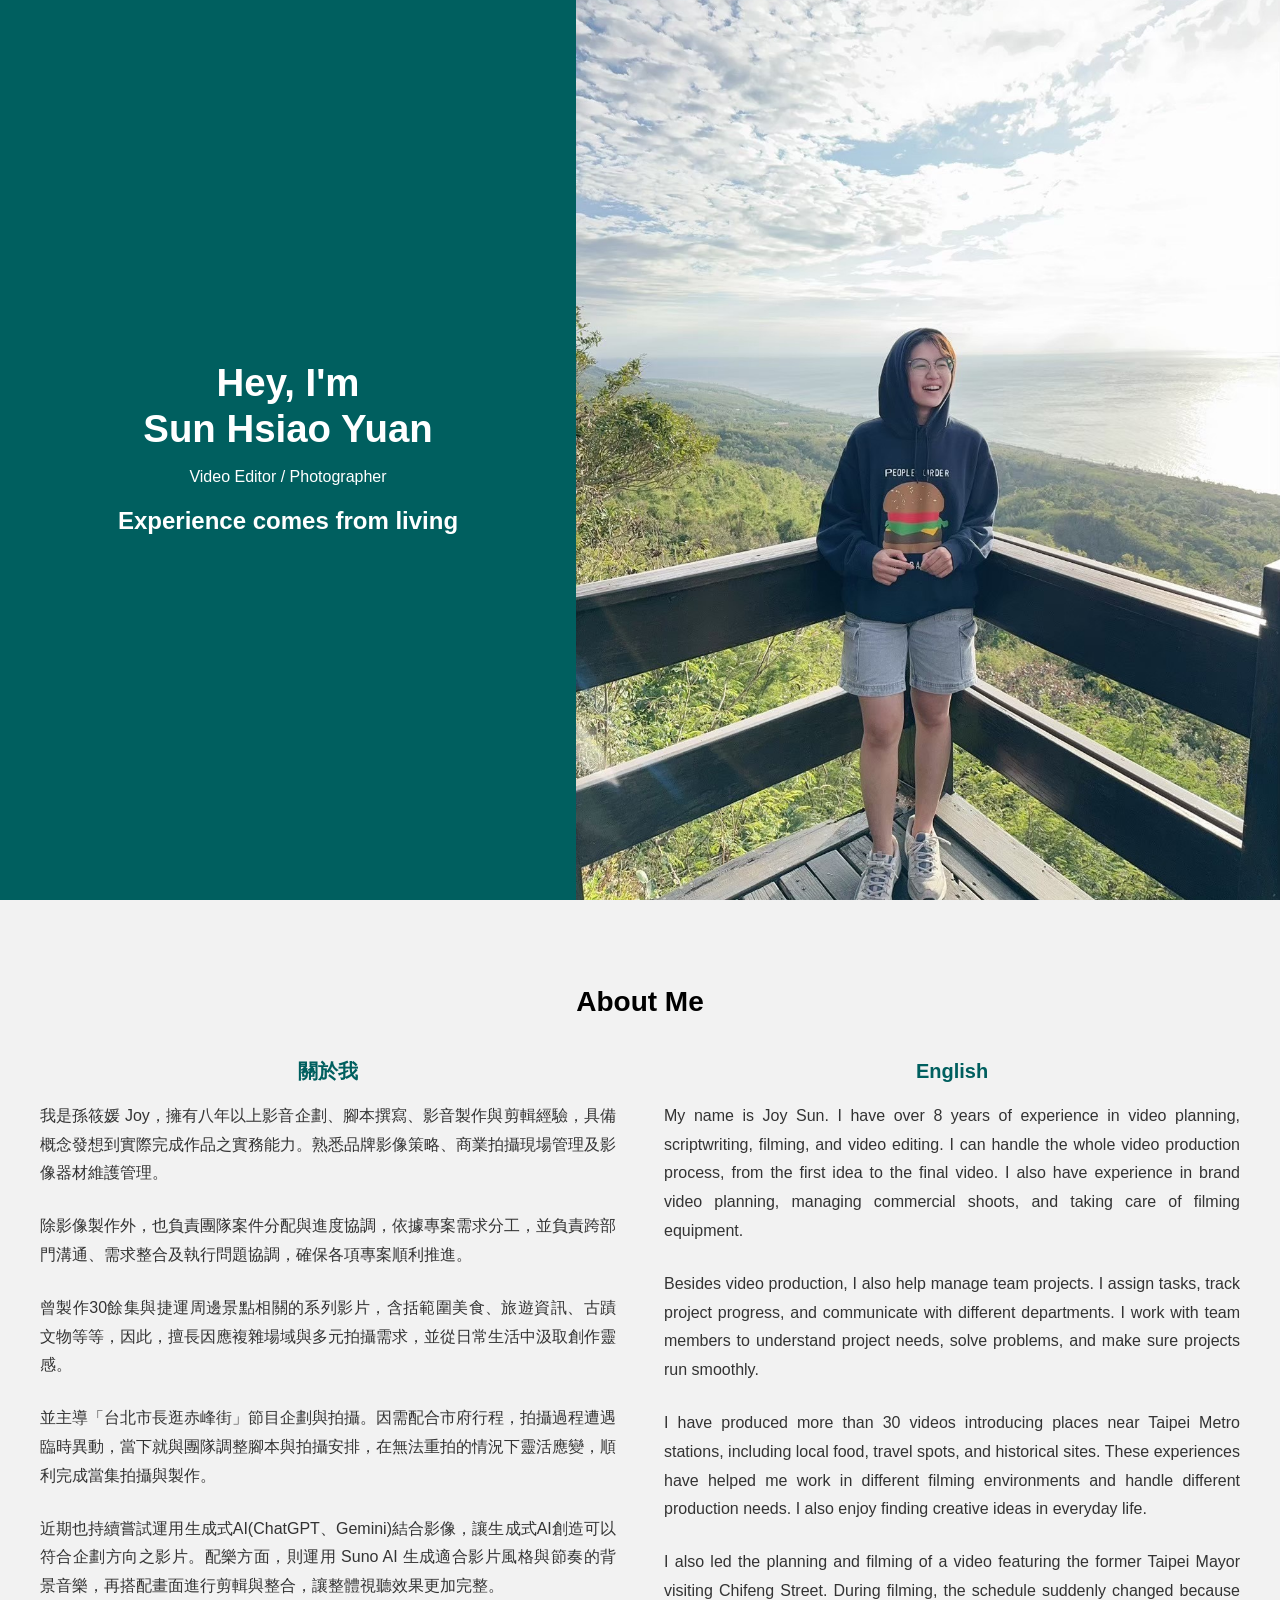
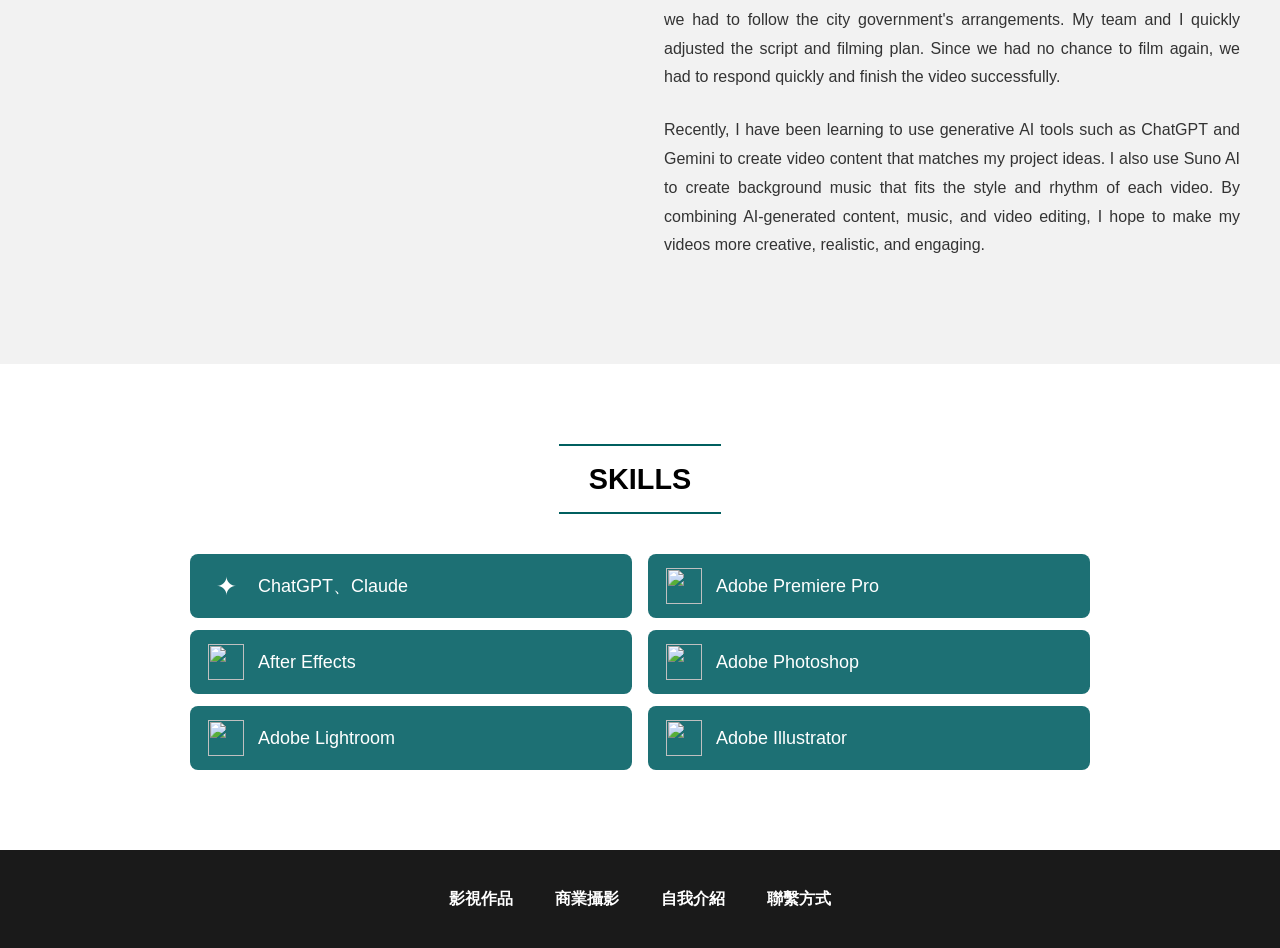
==== index.html @ 2fbe1f45 "Add files via upload" ====
<!DOCTYPE html>
<html lang="zh-Hant">
<head>
    <meta charset="UTF-8">
    <meta name="viewport" content="width=device-width, initial-scale=1.0">
    <title>Sun Hsiao Yuan | Portfolio</title>
    
    <link rel="stylesheet" href="style.css?v=2">
    <link rel="stylesheet" href="mobile-responsive.css?v=2">
</head>

<script src="mobile-menu.js"></script>
<body>
   




    <div class="container" id="home">
        <div class="left">
            <h1>Hey, I'm<br>Sun Hsiao Yuan</h1>
            <p>Video Editor / Photographer</p> 
            <p>
                <a href="https://flic.kr/ps/3XACaY"
                   class="link-text"
                   target="_blank"
                   rel="noopener noreferrer">
                   Experience comes from living
                </a>
            </p>
         </div>
        <div class="right"></div>
    </div>


    <section class="about-section" id="skills">
        <h1 class="about-title">About Me</h1>
           
        <div class="language-switch" aria-label="自我介紹語言">
          <button type="button" data-language="zh">中文</button>
          <button type="button" data-language="en">English</button>
        </div>

    <div class="about-content">
        <div class="about-block" lang="zh-Hant" data-lang-panel="zh">
                <h2>關於我</h2>
                <p>我是孫筱媛 Joy，擁有八年以上影音企劃、腳本撰寫、影音製作與剪輯經驗，具備概念發想到實際完成作品之實務能力。熟悉品牌影像策略、商業拍攝現場管理及影像器材維護管理。</p>
                <p>除影像製作外，也負責團隊案件分配與進度協調，依據專案需求分工，並負責跨部門溝通、需求整合及執行問題協調，確保各項專案順利推進。</p>
                <p>曾製作30餘集與捷運周邊景點相關的系列影片，含括範圍美食、旅遊資訊、古蹟文物等等，因此，擅長因應複雜場域與多元拍攝需求，並從日常生活中汲取創作靈感。</p>
                <p>並主導「台北市長逛赤峰街」節目企劃與拍攝。因需配合市府行程，拍攝過程遭遇臨時異動，當下就與團隊調整腳本與拍攝安排，在無法重拍的情況下靈活應變，順利完成當集拍攝與製作。</p>
                <p>近期也持續嘗試運用生成式AI(ChatGPT、Gemini)結合影像，讓生成式AI創造可以符合企劃方向之影片。配樂方面，則運用 Suno AI 生成適合影片風格與節奏的背景音樂，再搭配畫面進行剪輯與整合，讓整體視聽效果更加完整。</p>
            </div>

        <div class="about-block" lang="en" data-lang-panel="en">
            <h2>English</h2>
            <p>My name is Joy Sun. I have over 8 years of experience in video planning, scriptwriting, filming, and video editing. I can handle the whole video production process, from the first idea to the final video. I also have experience in brand video planning, managing commercial shoots, and taking care of filming equipment.</p>
            <p>Besides video production, I also help manage team projects. I assign tasks, track project progress, and communicate with different departments. I work with team members to understand project needs, solve problems, and make sure projects run smoothly.</p>
            <p>I have produced more than 30 videos introducing places near Taipei Metro stations, including local food, travel spots, and historical sites. These experiences have helped me work in different filming environments and handle different production needs. I also enjoy finding creative ideas in everyday life.</p>
            <p>I also led the planning and filming of a video featuring the former Taipei Mayor visiting Chifeng Street. During filming, the schedule suddenly changed because we had to follow the city government's arrangements. My team and I quickly adjusted the script and filming plan. Since we had no chance to film again, we had to respond quickly and finish the video successfully.</p>
            <p>Recently, I have been learning to use generative AI tools such as ChatGPT and Gemini to create video content that matches my project ideas. I also use Suno AI to create background music that fits the style and rhythm of each video. By combining AI-generated content, music, and video editing, I hope to make my videos more creative, realistic, and engaging.</p>
        </div>
    </div>
    </section>

   
   <section class="skills-section">
    <h3>SKILLS</h3>

    <div class="skills-list">

        <!-- ChatGPT、Claude -->
        <div class="skill-item">
            <span class="skill-icon">✦</span>
            <span>ChatGPT、Claude</span>
        </div>

        <!-- Adobe Premiere Pro -->
        <div class="skill-item">
            <img src="images/Pr-01.png"
                 alt=""
                 class="skill-logo">
            <span>Adobe Premiere Pro</span>
        </div>

        <!-- After Effects -->
        <div class="skill-item">
            <img src="images/Ae-01.png"
                 alt=""
                 class="skill-logo">
            <span>After Effects</span>
        </div>

        <!-- Adobe Photoshop -->
        <div class="skill-item">
            <img src="images/PS-01.png"
                 alt=""
                 class="skill-logo">
            <span>Adobe Photoshop</span>
        </div>

        <!-- Adobe Lightroom -->
        <div class="skill-item">
            <img src="images/Lr-01.png"
                 alt=""
                 class="skill-logo">
            <span>Adobe Lightroom</span>
        </div>

        <!-- Adobe Illustrator -->
        <div class="skill-item">
            <img src="images/Ai-01.png"
                 alt=""
                 class="skill-logo">
            <span>Adobe Illustrator</span>
        </div>

    </div>
</section>



    <footer class="site-footer">
        <nav class="footer-nav">
            <ul>
                <li><a href="video/index.html">影視作品</a></li>
                <li><a href="photo/photo-index.html">商業攝影</a></li>
                <li><a href="personal/index.html">自我介紹</a></li>
                <li><a href="contact/contact-index.html">聯繫方式</a></li>
            </ul>
        </nav>
    </footer>

</body>
</html>
---- style.css ----
/* Joy Sun Portfolio — desktop and shared styles */
* { margin: 0; padding: 0; box-sizing: border-box; }
html { scroll-behavior: smooth; }
body { font-family: Arial, "Helvetica Neue", "PingFang TC", "Microsoft JhengHei", sans-serif; line-height: 1.6; overflow-x: hidden; }
a:focus-visible { outline: 3px solid #5ac8d8; outline-offset: 4px; }
/* Hero: HTML order is .left then .right */
.container { display: flex; flex-direction: row; min-height: 100vh; min-height: 100svh; }
.left { flex: 1 1 45%; min-width: 0; background: #005f5f; color: #fff; display: flex; flex-direction: column; justify-content: center; align-items: center; gap: 12px; padding: 40px; text-align: center; }
.left h1 { font-size: clamp(2rem, 3vw, 2.8rem); line-height: 1.2; }
.left p { font-size: 1rem; }
.right { flex: 1 1 55%; min-width: 0; background: url('my-photo.jpg') no-repeat center center / cover; }
.link-text { display: inline-block; color: #fff; font-size: 1.5rem; font-weight: 700; text-decoration: none; transition: color .2s ease; }
.link-text:hover { color: #5ac8d8; text-decoration: underline; }
/* About */
.about-section { background: #f2f2f2; text-align: center; padding: 80px 24px; }
.about-section h1 { font-size: 28px; color: #000; margin-bottom: 30px; }
.about-content { display: grid; grid-template-columns: repeat(2, minmax(0, 1fr)); align-items: start; gap: 48px; max-width: 1200px; margin: 0 auto; }
.about-block { min-width: 0; }
.about-block h2 { font-size: 20px; color: #005f5f; margin-bottom: 15px; }
.about-block p { text-align: justify; color: #333; font-size: 16px; line-height: 1.8; margin: 0 0 24px; overflow-wrap: break-word; }
/* Skills */
.skills-section { background: #fff; padding: 80px 20px; text-align: center; }
.skills-section h3 { display: inline-block; color: #000; font-size: 1.8rem; margin-bottom: 40px; border-top: 2px solid #005f5f; border-bottom: 2px solid #005f5f; padding: 10px 30px; }
.skills-list { display: grid; grid-template-columns: repeat(2, minmax(0, 1fr)); gap: 12px 16px; max-width: 900px; margin: 0 auto; }
.skills-list .skill-item { display: flex; align-items: center; justify-content: flex-start; gap: 14px; min-width: 0; min-height: 64px; padding: 12px 18px; background: #1d7074; border-radius: 8px; color: #fff; transition: transform .3s ease, background .3s ease; }
.skills-list .skill-item img.skill-logo { display: block; width: 36px; height: 36px; min-width: 36px; min-height: 36px; max-width: none; object-fit: contain; flex: 0 0 36px; }
.skills-list .skill-icon { display: inline-flex; align-items: center; justify-content: center; width: 36px; height: 36px; flex: 0 0 36px; font-size: 25px; }
.skills-list .skill-item span:not(.skill-icon) { min-width: 0; font-size: 18px; font-weight: 500; line-height: 1.4; text-align: left; overflow-wrap: anywhere; }
.skills-list .skill-item:hover { transform: translateY(-4px); background: #007a7a; }
/* Footer */
.site-footer { background: #1a1a1a; color: #fff; text-align: center; padding: 30px 20px; }
.footer-nav ul { display: flex; justify-content: center; flex-wrap: wrap; list-style: none; gap: 18px 30px; margin: 0; padding: 0; }
.footer-nav a { display: inline-block; color: #fff; font-weight: 700; text-decoration: none; padding: 6px; transition: color .2s ease; }
.footer-nav a:hover { color: #5ac8d8; }
@media (prefers-reduced-motion: reduce) { html { scroll-behavior: auto; } .link-text, .skills-list .skill-item, .footer-nav a { transition: none; } }
---- mobile-responsive.css ----
/* Joy Sun Portfolio — tablet and mobile overrides; loaded after style.css */
@media (max-width: 768px) {
  /* Image first, introduction second */
  .container { flex-direction: column; min-height: 0; height: auto; }
  .right { order: 1; flex: none; width: 100%; height: 45svh; min-height: 260px; max-height: 420px; background-position: center center; }
  .left { order: 2; flex: none; width: 100%; min-height: 270px; padding: 42px 20px; gap: 10px; }
  .left h1 { font-size: clamp(28px, 7vw, 38px); }
  .left p { font-size: 15px; }
  .link-text { font-size: 18px; margin-top: 10px; }
  /* Chinese and English become stacked */
  .about-section { padding: 55px 20px; }
  .about-content { grid-template-columns: 1fr; max-width: 680px; gap: 30px; }
  .about-section h1 { font-size: 26px; }
  .about-block h2 { font-size: 20px; }
  .about-block p { font-size: 16px; line-height: 1.85; margin-bottom: 20px; }
  /* Single column skill cards */
  .skills-section { padding: 55px 20px; }
  .skills-section h3 { font-size: 1.6rem; margin-bottom: 30px; }
  .skills-list { grid-template-columns: 1fr; gap: 12px; }
  .skills-list .skill-item { min-height: 62px; padding: 12px 16px; gap: 14px; }
  .skills-list .skill-item span:not(.skill-icon) { font-size: 17px; }
  /* Footer links in two columns */
  .site-footer { padding: 35px 16px; }
  .footer-nav ul { display: grid; grid-template-columns: repeat(2, minmax(0, 1fr)); max-width: 340px; gap: 12px; margin: 0 auto; }
  .footer-nav a { font-size: 15px; padding: 10px 4px; }
}
@media (max-width: 375px) {
  .left h1 { font-size: 27px; }
  .about-section { padding: 45px 16px; }
  .skills-section { padding: 45px 14px; }
  .skills-list .skill-item span:not(.skill-icon) { font-size: 16px; }
}

/* ===== 手機版 Skills Icon 修正 ===== */

@media (max-width: 768px) {

    .skills-list .skill-item {
        display: flex;
        align-items: center;
        justify-content: flex-start;
        gap: 14px;
    }

    .skills-list .skill-item img.skill-logo {
        display: block;
        visibility: visible;
        opacity: 1;

        width: 40px;
        height: 40px;
        min-width: 40px;
        min-height: 40px;
        flex: 0 0 40px;

        object-fit: contain;
        margin: 0;
        padding: 0;
    }

    .skills-list .skill-icon {
        display: inline-flex;
        align-items: center;
        justify-content: center;
        width: 40px;
        height: 40px;
        flex: 0 0 40px;
    }
}



/* 手機導覽與語言切換 */

.mobile-header,
.language-switch {
  display: none;
}

@media (max-width: 768px) {
  html {
    scroll-padding-top: 80px;
  }

  .mobile-header {
    display: flex;
    position: sticky;
    top: 0;
    z-index: 1000;
    align-items: center;
    justify-content: space-between;
    min-height: 64px;
    padding: 12px 20px;
    background: #005f5f;
    color: #fff;
  }

  .mobile-brand {
    color: #fff;
    font-size: 19px;
    font-weight: 700;
    text-decoration: none;
  }

  .mobile-menu-toggle {
    border: 0;
    background: transparent;
    color: #fff;
    font-size: 29px;
    cursor: pointer;
  }

  .mobile-nav {
    display: none;
    position: absolute;
    top: 100%;
    left: 0;
    right: 0;
    padding: 18px 24px 24px;
    background: #005f5f;
    box-shadow: 0 12px 20px rgba(0,0,0,.2);
  }

  .mobile-nav.is-open {
    display: flex;
    flex-direction: column;
    gap: 12px;
  }

  .mobile-nav > a {
    color: #fff;
    text-decoration: none;
    padding: 8px 0;
    font-size: 17px;
  }

  .mobile-nav-languages {
    display: flex;
    gap: 12px;
    border-top: 1px solid rgba(255,255,255,.3);
    padding-top: 16px;
  }

  .mobile-nav-languages button {
    border: 1px solid rgba(255,255,255,.5);
    border-radius: 6px;
    padding: 8px 16px;
    background: transparent;
    color: white;
    cursor: pointer;
  }

  .language-switch {
    display: flex;
    width: min(100%, 360px);
    margin: 0 auto 30px;
    border: 1px solid #005f5f;
    border-radius: 10px;
    overflow: hidden;
  }

  .language-switch button {
    flex: 1;
    border: none;
    padding: 12px;
    color: #005f5f;
    background: transparent;
    font-size: 16px;
    cursor: pointer;
  }

  .language-switch button.is-active,
  .mobile-nav-languages button.is-active {
    background: #005f5f;
    color: #fff;
  }

  .about-content {
    display: block;
  }

  .about-content .about-block[hidden] {
    display: none !important;
  }
}
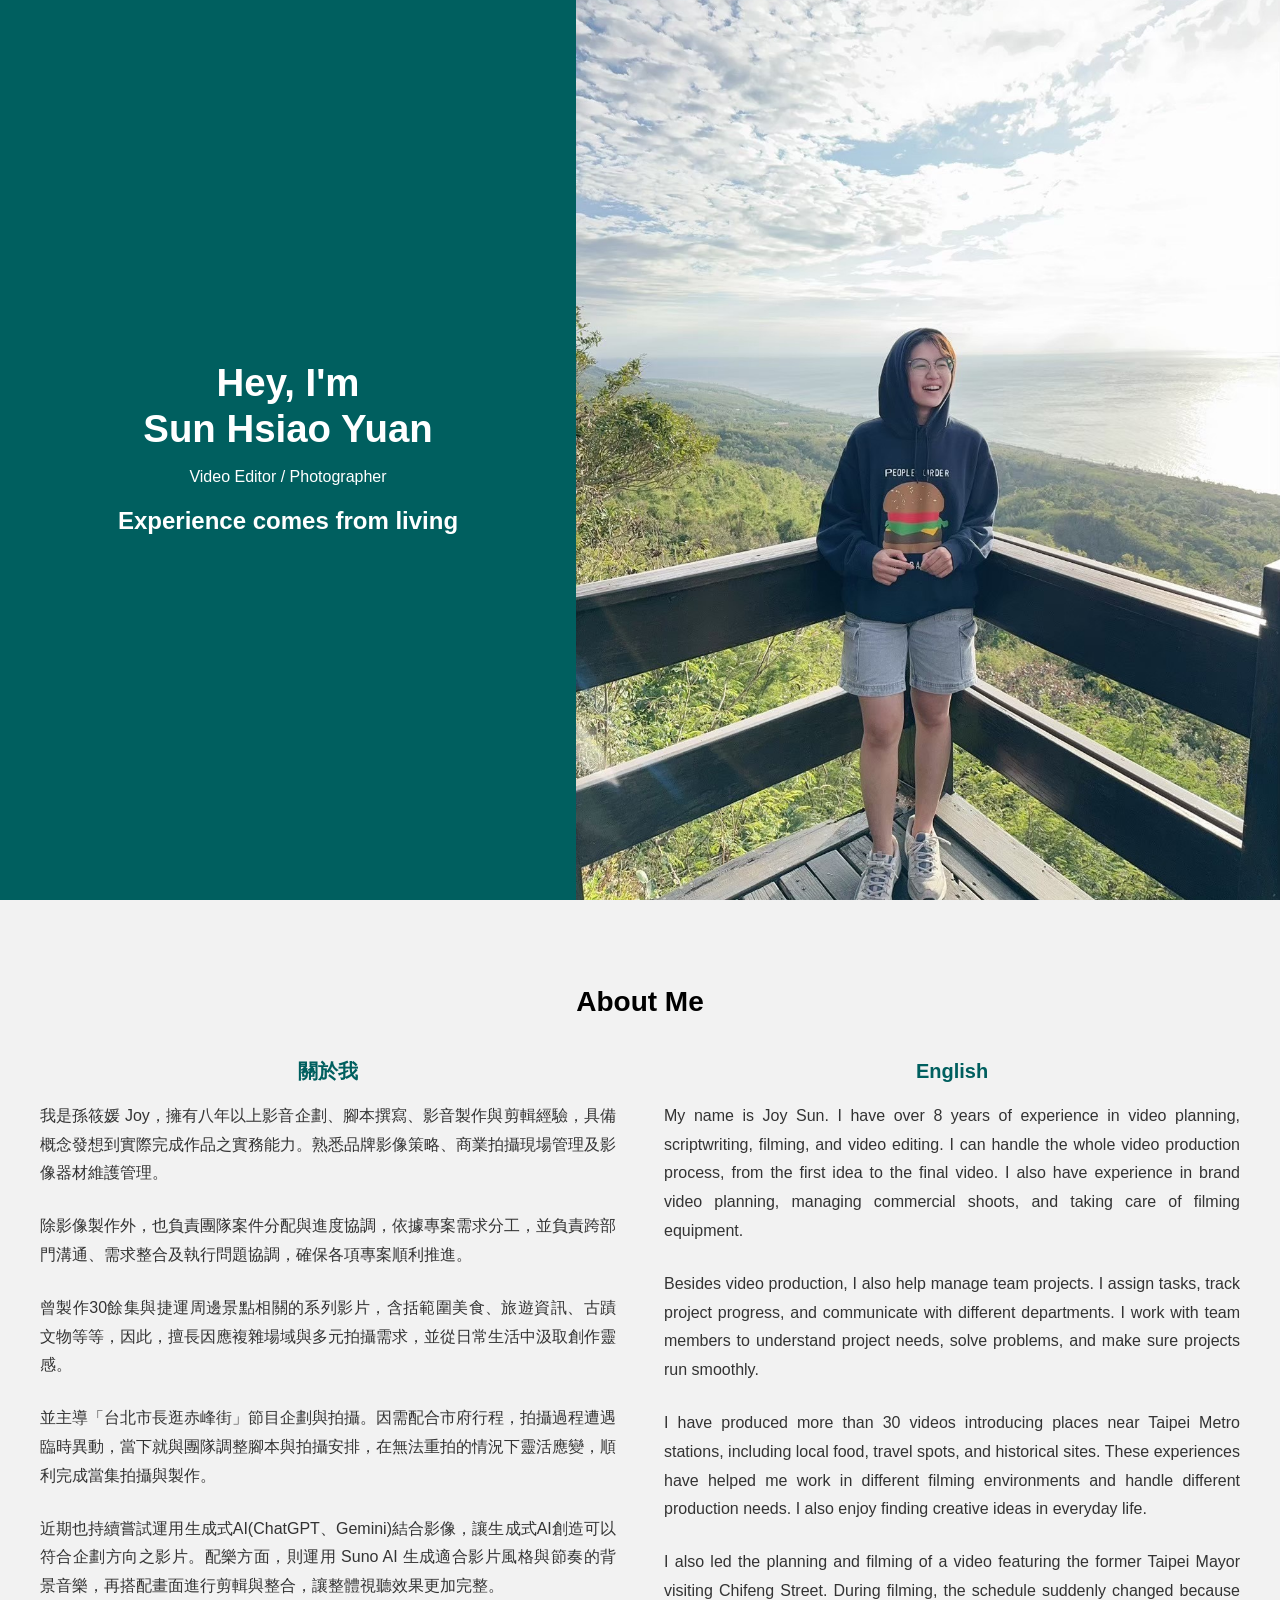
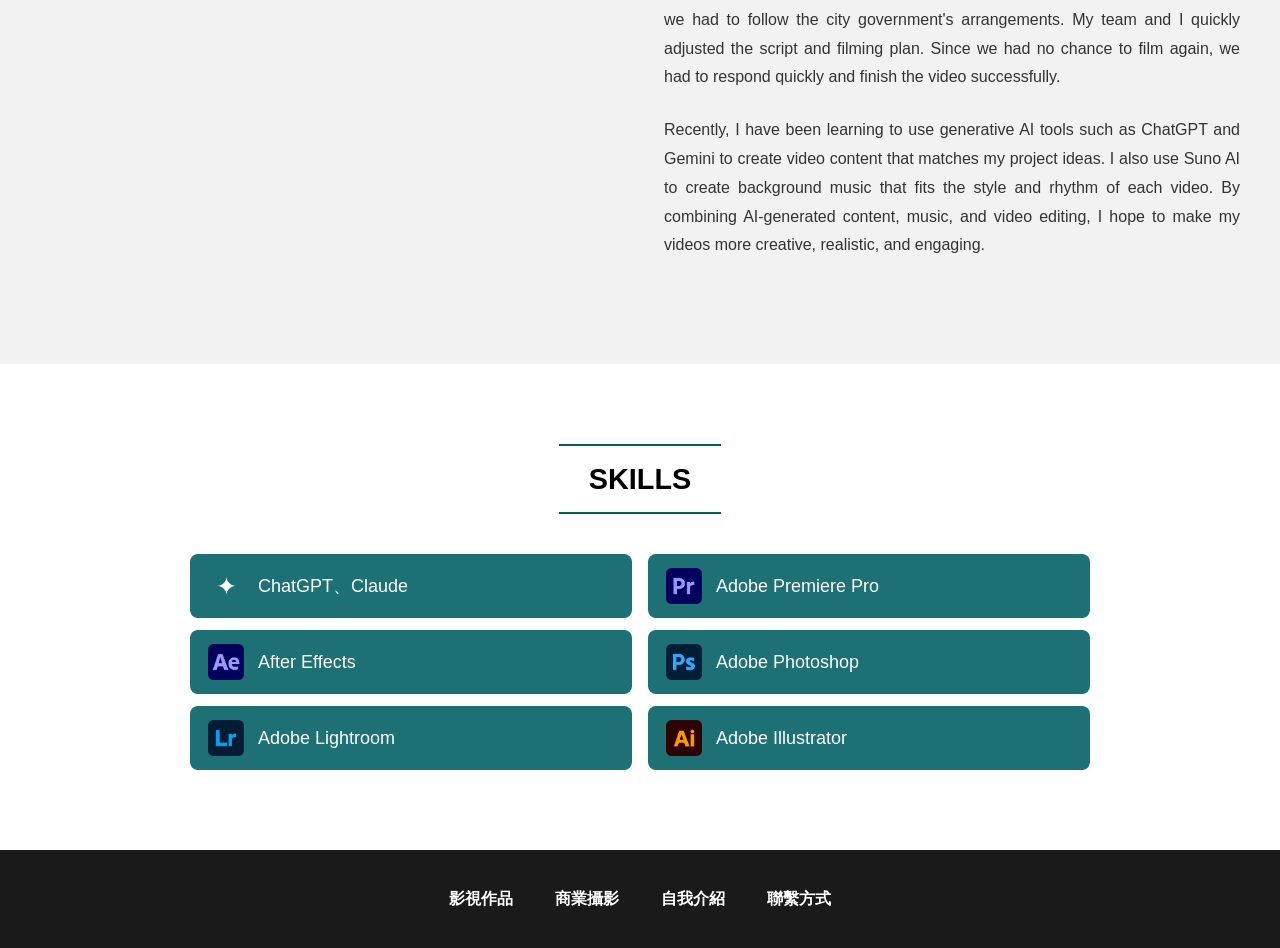
==== commit 19e3482d: "Add files via upload" ====
--- a/index.html
+++ b/index.html
@@ -1,134 +1,150 @@
-<!DOCTYPE html>
-<html lang="zh-Hant">
-<head>
-    <meta charset="UTF-8">
-    <meta name="viewport" content="width=device-width, initial-scale=1.0">
-    <title>Sun Hsiao Yuan | Portfolio</title>
-    
-    <link rel="stylesheet" href="style.css?v=2">
-    <link rel="stylesheet" href="mobile-responsive.css?v=2">
-</head>
-
-<script src="mobile-menu.js"></script>
-<body>
-   
-
-
-
-
-    <div class="container" id="home">
-        <div class="left">
-            <h1>Hey, I'm<br>Sun Hsiao Yuan</h1>
-            <p>Video Editor / Photographer</p> 
-            <p>
-                <a href="https://flic.kr/ps/3XACaY"
-                   class="link-text"
-                   target="_blank"
-                   rel="noopener noreferrer">
-                   Experience comes from living
-                </a>
-            </p>
-         </div>
-        <div class="right"></div>
-    </div>
-
-
-    <section class="about-section" id="skills">
-        <h1 class="about-title">About Me</h1>
-           
-        <div class="language-switch" aria-label="自我介紹語言">
-          <button type="button" data-language="zh">中文</button>
-          <button type="button" data-language="en">English</button>
-        </div>
-
-    <div class="about-content">
-        <div class="about-block" lang="zh-Hant" data-lang-panel="zh">
-                <h2>關於我</h2>
-                <p>我是孫筱媛 Joy，擁有八年以上影音企劃、腳本撰寫、影音製作與剪輯經驗，具備概念發想到實際完成作品之實務能力。熟悉品牌影像策略、商業拍攝現場管理及影像器材維護管理。</p>
-                <p>除影像製作外，也負責團隊案件分配與進度協調，依據專案需求分工，並負責跨部門溝通、需求整合及執行問題協調，確保各項專案順利推進。</p>
-                <p>曾製作30餘集與捷運周邊景點相關的系列影片，含括範圍美食、旅遊資訊、古蹟文物等等，因此，擅長因應複雜場域與多元拍攝需求，並從日常生活中汲取創作靈感。</p>
-                <p>並主導「台北市長逛赤峰街」節目企劃與拍攝。因需配合市府行程，拍攝過程遭遇臨時異動，當下就與團隊調整腳本與拍攝安排，在無法重拍的情況下靈活應變，順利完成當集拍攝與製作。</p>
-                <p>近期也持續嘗試運用生成式AI(ChatGPT、Gemini)結合影像，讓生成式AI創造可以符合企劃方向之影片。配樂方面，則運用 Suno AI 生成適合影片風格與節奏的背景音樂，再搭配畫面進行剪輯與整合，讓整體視聽效果更加完整。</p>
-            </div>
-
-        <div class="about-block" lang="en" data-lang-panel="en">
-            <h2>English</h2>
-            <p>My name is Joy Sun. I have over 8 years of experience in video planning, scriptwriting, filming, and video editing. I can handle the whole video production process, from the first idea to the final video. I also have experience in brand video planning, managing commercial shoots, and taking care of filming equipment.</p>
-            <p>Besides video production, I also help manage team projects. I assign tasks, track project progress, and communicate with different departments. I work with team members to understand project needs, solve problems, and make sure projects run smoothly.</p>
-            <p>I have produced more than 30 videos introducing places near Taipei Metro stations, including local food, travel spots, and historical sites. These experiences have helped me work in different filming environments and handle different production needs. I also enjoy finding creative ideas in everyday life.</p>
-            <p>I also led the planning and filming of a video featuring the former Taipei Mayor visiting Chifeng Street. During filming, the schedule suddenly changed because we had to follow the city government's arrangements. My team and I quickly adjusted the script and filming plan. Since we had no chance to film again, we had to respond quickly and finish the video successfully.</p>
-            <p>Recently, I have been learning to use generative AI tools such as ChatGPT and Gemini to create video content that matches my project ideas. I also use Suno AI to create background music that fits the style and rhythm of each video. By combining AI-generated content, music, and video editing, I hope to make my videos more creative, realistic, and engaging.</p>
-        </div>
-    </div>
-    </section>
-
-   
-   <section class="skills-section">
-    <h3>SKILLS</h3>
-
-    <div class="skills-list">
-
-        <!-- ChatGPT、Claude -->
-        <div class="skill-item">
-            <span class="skill-icon">✦</span>
-            <span>ChatGPT、Claude</span>
-        </div>
-
-        <!-- Adobe Premiere Pro -->
-        <div class="skill-item">
-            <img src="images/Pr-01.png"
-                 alt=""
-                 class="skill-logo">
-            <span>Adobe Premiere Pro</span>
-        </div>
-
-        <!-- After Effects -->
-        <div class="skill-item">
-            <img src="images/Ae-01.png"
-                 alt=""
-                 class="skill-logo">
-            <span>After Effects</span>
-        </div>
-
-        <!-- Adobe Photoshop -->
-        <div class="skill-item">
-            <img src="images/PS-01.png"
-                 alt=""
-                 class="skill-logo">
-            <span>Adobe Photoshop</span>
-        </div>
-
-        <!-- Adobe Lightroom -->
-        <div class="skill-item">
-            <img src="images/Lr-01.png"
-                 alt=""
-                 class="skill-logo">
-            <span>Adobe Lightroom</span>
-        </div>
-
-        <!-- Adobe Illustrator -->
-        <div class="skill-item">
-            <img src="images/Ai-01.png"
-                 alt=""
-                 class="skill-logo">
-            <span>Adobe Illustrator</span>
-        </div>
-
-    </div>
-</section>
-
-
-
-    <footer class="site-footer">
-        <nav class="footer-nav">
-            <ul>
-                <li><a href="video/index.html">影視作品</a></li>
-                <li><a href="photo/photo-index.html">商業攝影</a></li>
-                <li><a href="personal/index.html">自我介紹</a></li>
-                <li><a href="contact/contact-index.html">聯繫方式</a></li>
-            </ul>
-        </nav>
-    </footer>
-
-</body>
+<!DOCTYPE html>
+<html lang="zh-Hant">
+<head>
+    <meta charset="UTF-8">
+    <meta name="viewport" content="width=device-width, initial-scale=1.0">
+    <title>Sun Hsiao Yuan | Portfolio</title>
+    
+    <link rel="stylesheet" href="style.css?v=2">
+    <link rel="stylesheet" href="mobile-responsive.css?v=8">
+</head>
+
+<body>
+<script src="mobile-menu.js?v=8" defer></script>
+  
+    
+<header class="mobile-header">
+   <a href="index.html" class="mobile-brand">JOY SUN<span class="mobile-brand-dot">.</span></a>
+   <button class="mobile-menu-toggle"
+          type="button"
+          aria-label="開啟選單"
+          aria-expanded="false"
+          aria-controls="mobileNav">
+    ☰
+  </button>
+
+  <nav class="mobile-nav" id="mobileNav" aria-label="手機導覽">
+    <a href="index.html" aria-current="page">Home</a>
+    <a href="personal/index.html">Personal</a>
+    <a href="video/index.html">Video Portfolio</a>
+    <a href="photo/photo-index.html">Photo Portfolio</a>
+    <a href="contact/contact-index.html">Contact</a>
+  </nav>
+</header>
+
+    <div class="container" id="home">
+        <div class="left">
+            <h1>Hey, I'm<br>Sun Hsiao Yuan</h1>
+            <p>Video Editor / Photographer</p> 
+            <p>
+                <a href="https://flic.kr/ps/3XACaY"
+                   class="link-text"
+                   target="_blank"
+                   rel="noopener noreferrer">
+                   Experience comes from living
+                </a>
+            </p>
+         </div>
+        <div class="right"></div>
+    </div>
+
+
+    <section class="about-section" id="about">
+        <h1 class="about-title">About Me</h1>
+           
+        <div class="language-switch" aria-label="自我介紹語言">
+          <button type="button" data-language="zh">中文</button>
+          <button type="button" data-language="en">English</button>
+        </div>
+
+    <div class="about-content">
+        <div class="about-block" lang="zh-Hant" data-lang-panel="zh">
+                <h2>關於我</h2>
+                <p>我是孫筱媛 Joy，擁有八年以上影音企劃、腳本撰寫、影音製作與剪輯經驗，具備概念發想到實際完成作品之實務能力。熟悉品牌影像策略、商業拍攝現場管理及影像器材維護管理。</p>
+                <p>除影像製作外，也負責團隊案件分配與進度協調，依據專案需求分工，並負責跨部門溝通、需求整合及執行問題協調，確保各項專案順利推進。</p>
+                <p>曾製作30餘集與捷運周邊景點相關的系列影片，含括範圍美食、旅遊資訊、古蹟文物等等，因此，擅長因應複雜場域與多元拍攝需求，並從日常生活中汲取創作靈感。</p>
+                <p>並主導「台北市長逛赤峰街」節目企劃與拍攝。因需配合市府行程，拍攝過程遭遇臨時異動，當下就與團隊調整腳本與拍攝安排，在無法重拍的情況下靈活應變，順利完成當集拍攝與製作。</p>
+                <p>近期也持續嘗試運用生成式AI(ChatGPT、Gemini)結合影像，讓生成式AI創造可以符合企劃方向之影片。配樂方面，則運用 Suno AI 生成適合影片風格與節奏的背景音樂，再搭配畫面進行剪輯與整合，讓整體視聽效果更加完整。</p>
+            </div>
+
+        <div class="about-block" lang="en" data-lang-panel="en">
+            <h2>English</h2>
+            <p>My name is Joy Sun. I have over 8 years of experience in video planning, scriptwriting, filming, and video editing. I can handle the whole video production process, from the first idea to the final video. I also have experience in brand video planning, managing commercial shoots, and taking care of filming equipment.</p>
+            <p>Besides video production, I also help manage team projects. I assign tasks, track project progress, and communicate with different departments. I work with team members to understand project needs, solve problems, and make sure projects run smoothly.</p>
+            <p>I have produced more than 30 videos introducing places near Taipei Metro stations, including local food, travel spots, and historical sites. These experiences have helped me work in different filming environments and handle different production needs. I also enjoy finding creative ideas in everyday life.</p>
+            <p>I also led the planning and filming of a video featuring the former Taipei Mayor visiting Chifeng Street. During filming, the schedule suddenly changed because we had to follow the city government's arrangements. My team and I quickly adjusted the script and filming plan. Since we had no chance to film again, we had to respond quickly and finish the video successfully.</p>
+            <p>Recently, I have been learning to use generative AI tools such as ChatGPT and Gemini to create video content that matches my project ideas. I also use Suno AI to create background music that fits the style and rhythm of each video. By combining AI-generated content, music, and video editing, I hope to make my videos more creative, realistic, and engaging.</p>
+        </div>
+    </div>
+    </section>
+
+   
+   <section class="skills-section" id="skills">
+    <h3>SKILLS</h3>
+
+    <div class="skills-list">
+
+        <!-- ChatGPT、Claude -->
+        <div class="skill-item">
+            <span class="skill-icon">✦</span>
+            <span>ChatGPT、Claude</span>
+        </div>
+
+        <!-- Adobe Premiere Pro -->
+        <div class="skill-item">
+            <img src="images/Pr-01.png"
+                 alt=""
+                 class="skill-logo">
+            <span>Adobe Premiere Pro</span>
+        </div>
+
+        <!-- After Effects -->
+        <div class="skill-item">
+            <img src="images/Ae-01.png"
+                 alt=""
+                 class="skill-logo">
+            <span>After Effects</span>
+        </div>
+
+        <!-- Adobe Photoshop -->
+        <div class="skill-item">
+            <img src="images/PS-01.png"
+                 alt=""
+                 class="skill-logo">
+            <span>Adobe Photoshop</span>
+        </div>
+
+        <!-- Adobe Lightroom -->
+        <div class="skill-item">
+            <img src="images/Lr-01.png"
+                 alt=""
+                 class="skill-logo">
+            <span>Adobe Lightroom</span>
+        </div>
+
+        <!-- Adobe Illustrator -->
+        <div class="skill-item">
+            <img src="images/Ai-01.png"
+                 alt=""
+                 class="skill-logo">
+            <span>Adobe Illustrator</span>
+        </div>
+
+    </div>
+</section>
+
+
+
+    <footer class="site-footer">
+        <nav class="footer-nav">
+            <ul>
+                <li><a href="video/index.html">影視作品</a></li>
+                <li><a href="photo/photo-index.html">商業攝影</a></li>
+                <li><a href="personal/index.html">自我介紹</a></li>
+                <li><a href="contact/contact-index.html">聯繫方式</a></li>
+            </ul>
+        </nav>
+    </footer>
+
+</body>
 </html>
--- a/mobile-responsive.css
+++ b/mobile-responsive.css
@@ -183,3 +183,83 @@
     display: none !important;
   }
 }
+
+/* 2026 responsive refinements */
+html{overflow-x:clip}img,video{max-width:100%}
+@media(max-width:768px){.mobile-menu-toggle{min-width:44px;min-height:44px}.mobile-nav{max-height:calc(100dvh - 64px);overflow-y:auto}.left,.right,.about-section,.skills-section{min-width:0}.about-block{overflow-wrap:anywhere}}
+
+/* v8 — Homepage mobile navigation, aligned with Contact; desktop unaffected */
+@media (max-width: 768px) {
+  .mobile-header {
+    position: sticky;
+    top: 0;
+    z-index: 3000;
+    min-height: 68px;
+    padding: 12px 20px;
+    background: #064e50;
+    border-bottom: 1px solid rgba(255,255,255,.19);
+  }
+  .mobile-brand {
+    color: #f4f6f3;
+    font-size: 19px;
+    font-weight: 800;
+    letter-spacing: .13em;
+    white-space: nowrap;
+  }
+  .mobile-brand-dot { color: #8bd7d0; }
+  .mobile-menu-toggle {
+    display: grid;
+    place-items: center;
+    width: 46px;
+    height: 46px;
+    min-width: 46px;
+    padding: 0;
+    border: 1px solid rgba(255,255,255,.4);
+    border-radius: 8px;
+    background: transparent;
+    color: #f4f6f3;
+    font-size: 28px;
+    line-height: 1;
+  }
+  .mobile-nav {
+    display: none;
+    position: absolute;
+    top: 100%;
+    left: 0;
+    right: 0;
+    padding: 14px 20px 28px;
+    max-height: calc(100dvh - 68px);
+    overflow-y: auto;
+    background: #064e50;
+    box-shadow: 0 12px 25px rgba(0,0,0,.2);
+    border-bottom: 1px solid rgba(255,255,255,.19);
+  }
+  .mobile-nav.is-open {
+    display: flex;
+    flex-direction: column;
+    gap: 0;
+  }
+  .mobile-nav > a {
+    display: block;
+    padding: 20px 10px;
+    font-size: 18px;
+    line-height: 1.5;
+    color: #f4f6f3;
+    text-decoration: none;
+    border-bottom: 1px solid rgba(255,255,255,.16);
+  }
+  .mobile-nav > a[aria-current="page"] {
+    color: #8bd7d0;
+    font-weight: 700;
+  }
+  .mobile-menu-toggle:focus-visible,
+  .mobile-nav > a:focus-visible,
+  .mobile-brand:focus-visible {
+    outline: 2px solid #8bd7d0;
+    outline-offset: 3px;
+  }
+}
+@media (max-width: 375px) {
+  .mobile-header { padding-inline: 14px; }
+  .mobile-brand { font-size: 17px; }
+}
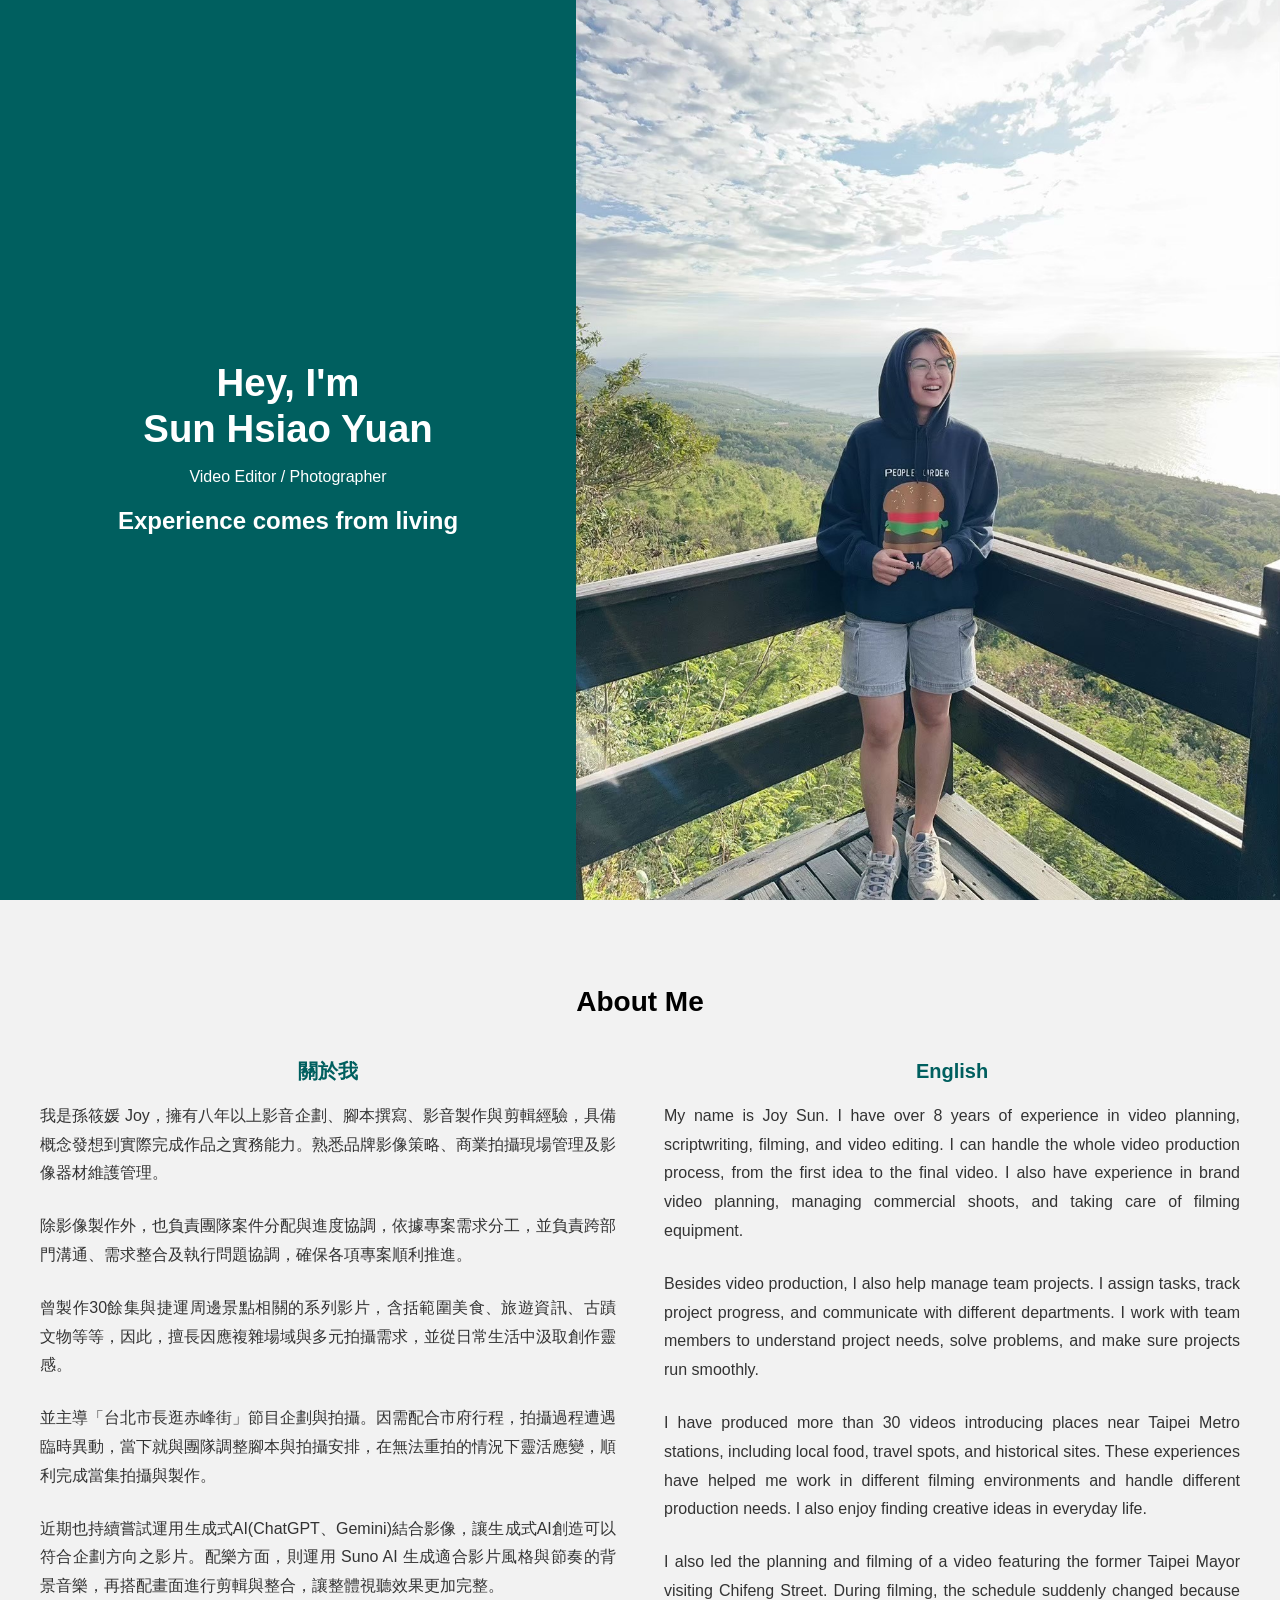
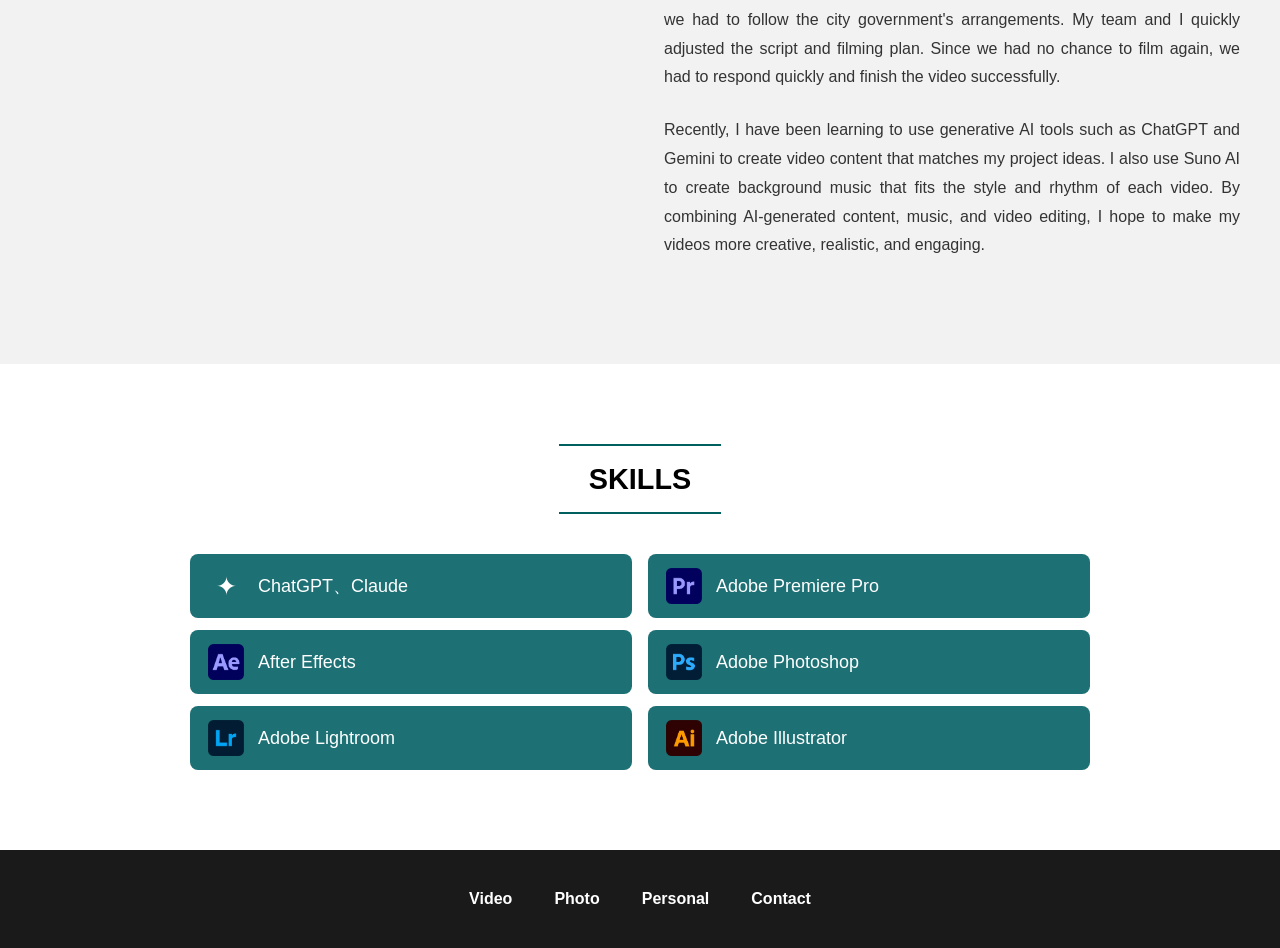
==== commit 0c1f6340: "Add files via upload" ====
--- a/index.html
+++ b/index.html
@@ -138,10 +138,10 @@
     <footer class="site-footer">
         <nav class="footer-nav">
             <ul>
-                <li><a href="video/index.html">影視作品</a></li>
-                <li><a href="photo/photo-index.html">商業攝影</a></li>
-                <li><a href="personal/index.html">自我介紹</a></li>
-                <li><a href="contact/contact-index.html">聯繫方式</a></li>
+                <li><a href="video/index.html">Video</a></li>
+                <li><a href="photo/photo-index.html">Photo</a></li>
+                <li><a href="personal/index.html">Personal</a></li>
+                <li><a href="contact/contact-index.html">Contact</a></li>
             </ul>
         </nav>
     </footer>
